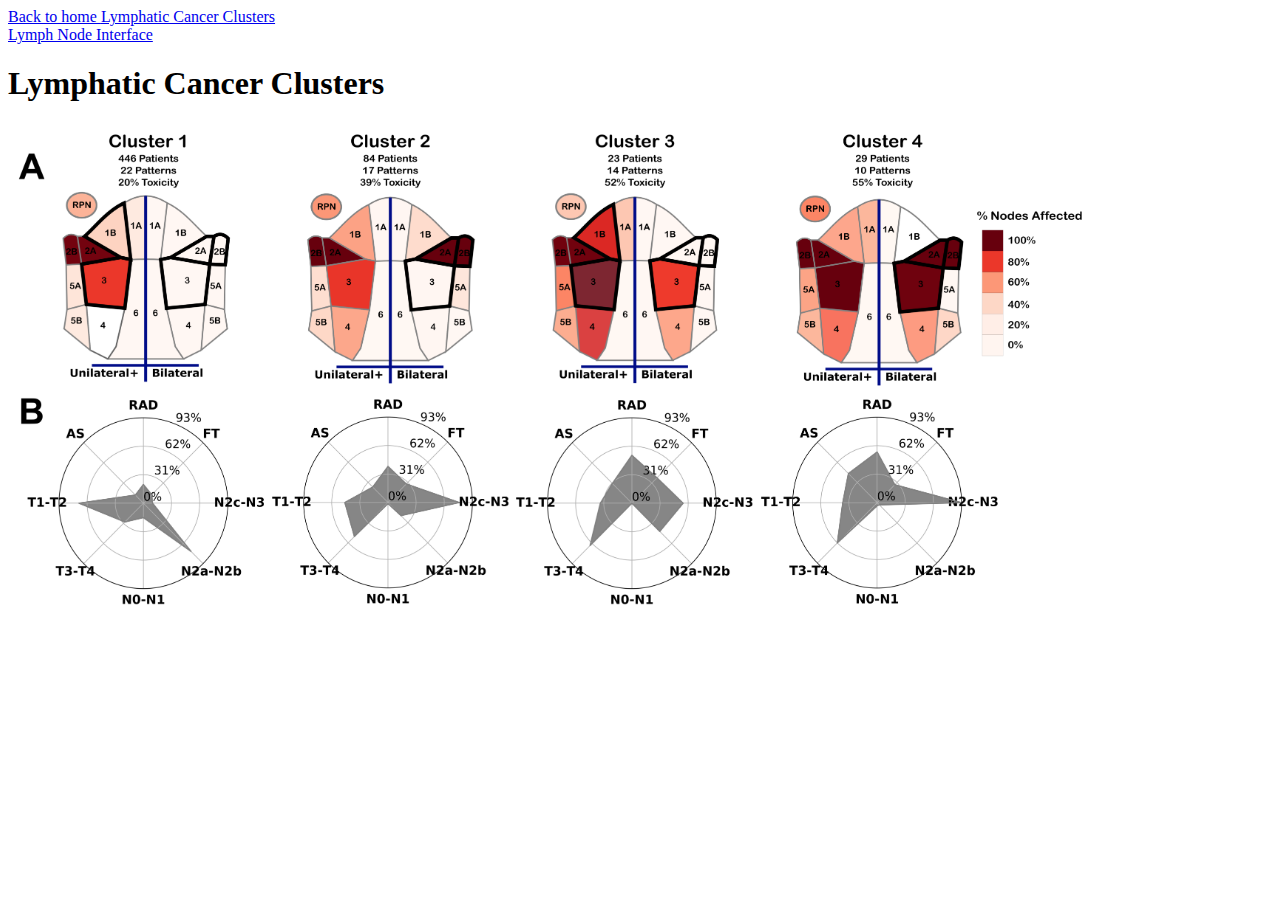
==== clusters.html @ b35dcc4d "change to the dendrogram.html" ====
<!DOCTYPE html>
<html>
    <header>
        <link rel="stylesheet" href="lib/css/bootstrap.min.css">
        <script src="lib/js/jquery.min.js" charset="utf-8"></script>
        <script src="lib/js/bootstrap.min.js" charset="utf-8"></script>

    </header>
    <body>
        <div class="container-fluid text-center">  
              <!-- navigation bar on the top -->
    <div class="row" id="title">
      <!-- <nav class="navbar"> -->
          <div class="container-fluid navbar-grey">
              <div class="col-md-6"> <!--  navbar-header"> -->  

                <a href="index.html" class="btn btn-default navbar-btn" >
                  <span class="glyphicon glyphicon-arrow-left"></span>
                  Back to home
                </a>
                <a href="#">Lymphatic Cancer Clusters</a>  <!-- class="navbar-brand"-->
              </div>

            <div class="col-md-6 my-6">
              <a href="https://uic-evl.github.io/LymphaticCancerViz/?id=1" class="btn btn-default navbar-btn" target="_blank">
                Lymph Node Interface
                <span class="glyphicon glyphicon-arrow-right"></span>                
              </a>
            </div>
          </div>
      <!-- </nav> -->
  </div>
  <!-- nav bar ends -->
            <div class="row page-header">
                <h1>Lymphatic Cancer Clusters</h1>
            </div>  
            <!-- <div class="row content">
              <div class="col"> 
                <img src="imgs/Spatial-Metric Dendrogram.png" class="img-thumbnail" alt="Spatial-Metric Dendrogram" style="max-width: 120vh; max-height: 100vh;">            
              </div>
            </div> -->
            <div class="row content">
              <div class="col"> 
                <img src="imgs/LN/neck_heatmaps_with_outcome_radar_v5.png" class="img-thumbnail" alt="Spatial-Metric Dendrogram" style="max-width: 120vh; max-height: 100vh;">            
              </div>
            </div>
          </div>


        
    </body>
</html>
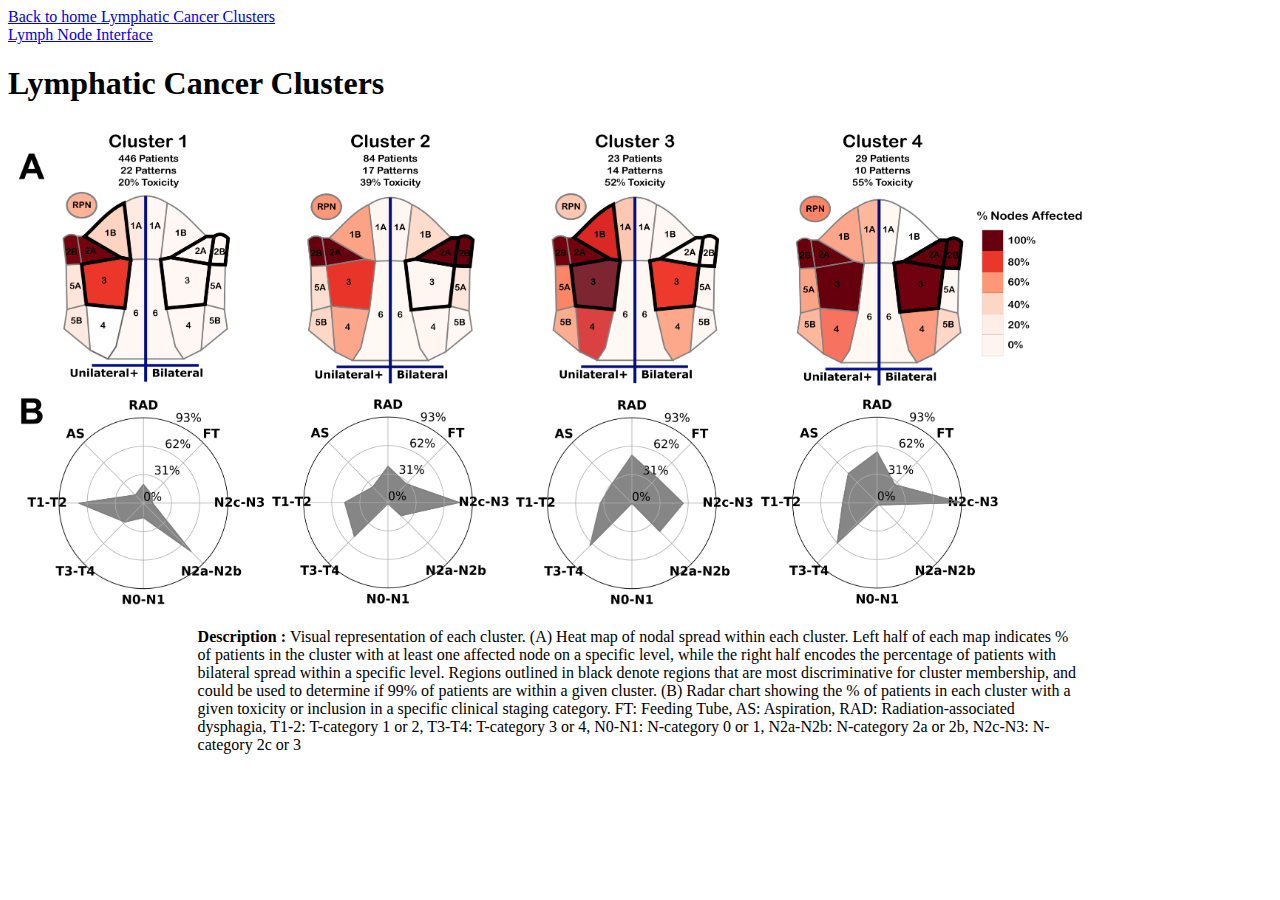
==== commit 8f21075f: "validation added" ====
--- a/clusters.html
+++ b/clusters.html
@@ -7,44 +7,55 @@
 
     </header>
     <body>
-        <div class="container-fluid text-center">  
-              <!-- navigation bar on the top -->
-    <div class="row" id="title">
-      <!-- <nav class="navbar"> -->
-          <div class="container-fluid navbar-grey">
-              <div class="col-md-6"> <!--  navbar-header"> -->  
+      <div class="container-fluid text-center"> 
+        <!-- navigation bar on the top -->
+        <div class="row">
+          <!-- <nav class="navbar"> -->
+              <div class="container-fluid navbar-grey">
+                  <div class="col-md-6"> <!--  navbar-header"> -->  
 
-                <a href="index.html" class="btn btn-default navbar-btn" >
-                  <span class="glyphicon glyphicon-arrow-left"></span>
-                  Back to home
-                </a>
-                <a href="#">Lymphatic Cancer Clusters</a>  <!-- class="navbar-brand"-->
+                    <a href="index.html" class="btn btn-default navbar-btn" >
+                      <span class="glyphicon glyphicon-arrow-left"></span>
+                      Back to home
+                    </a>
+                    <a href="#">Lymphatic Cancer Clusters</a>  <!-- class="navbar-brand"-->
+                  </div>
+
+                <div class="col-md-6 my-6">
+                  <a href="https://uic-evl.github.io/LymphaticCancerViz/?id=1" class="btn btn-default navbar-btn" target="_blank">
+                    Lymph Node Interface
+                    <span class="glyphicon glyphicon-arrow-right"></span>                
+                  </a>
+                </div>
               </div>
+          <!-- </nav> -->
+        </div>
+        <!-- nav bar ends -->
+        <div class="row">
+          <h1>Lymphatic Cancer Clusters</h1>
+        </div>  
+        <div class="row content">
+            <div class="col"> 
+              <img src="imgs/LN/neck_heatmaps_with_outcome_radar_v5.png" class="img-thumbnail" alt="Spatial-Metric Dendrogram" style="max-width: 120vh; max-height: 100vh;">            
+            </div>
+        </div>
+        <div class="row" style="margin-right: 15%; margin-left: 15%; margin-top: 1%;">
+          <div class="col">
+            <strong>Description : </strong>Visual representation of each cluster.  
+            (A) Heat map of nodal spread within each cluster.  
+            Left half of each map indicates % of patients in the cluster with 
+            at least one affected node on a specific level, while the right half encodes 
+            the percentage of patients with bilateral spread within a specific level.  
+            Regions outlined in black denote regions that are most discriminative for cluster membership, 
+            and could be used to determine if 99% of patients are within a given cluster.  
+            (B) Radar chart showing the % of patients in each cluster with a given toxicity or 
+            inclusion in a specific clinical staging category.  FT: Feeding Tube, AS: Aspiration, 
+            RAD: Radiation-associated dysphagia, T1-2: T-category 1 or 2, T3-T4: T-category 3 or 4, 
+            N0-N1: N-category 0 or 1, N2a-N2b: N-category 2a or 2b, N2c-N3: N-category 2c or 3
+          </div>
+        </div>
 
-            <div class="col-md-6 my-6">
-              <a href="https://uic-evl.github.io/LymphaticCancerViz/?id=1" class="btn btn-default navbar-btn" target="_blank">
-                Lymph Node Interface
-                <span class="glyphicon glyphicon-arrow-right"></span>                
-              </a>
-            </div>
-          </div>
-      <!-- </nav> -->
-  </div>
-  <!-- nav bar ends -->
-            <div class="row page-header">
-                <h1>Lymphatic Cancer Clusters</h1>
-            </div>  
-            <!-- <div class="row content">
-              <div class="col"> 
-                <img src="imgs/Spatial-Metric Dendrogram.png" class="img-thumbnail" alt="Spatial-Metric Dendrogram" style="max-width: 120vh; max-height: 100vh;">            
-              </div>
-            </div> -->
-            <div class="row content">
-              <div class="col"> 
-                <img src="imgs/LN/neck_heatmaps_with_outcome_radar_v5.png" class="img-thumbnail" alt="Spatial-Metric Dendrogram" style="max-width: 120vh; max-height: 100vh;">            
-              </div>
-            </div>
-          </div>
+      </div>
 
 
         
